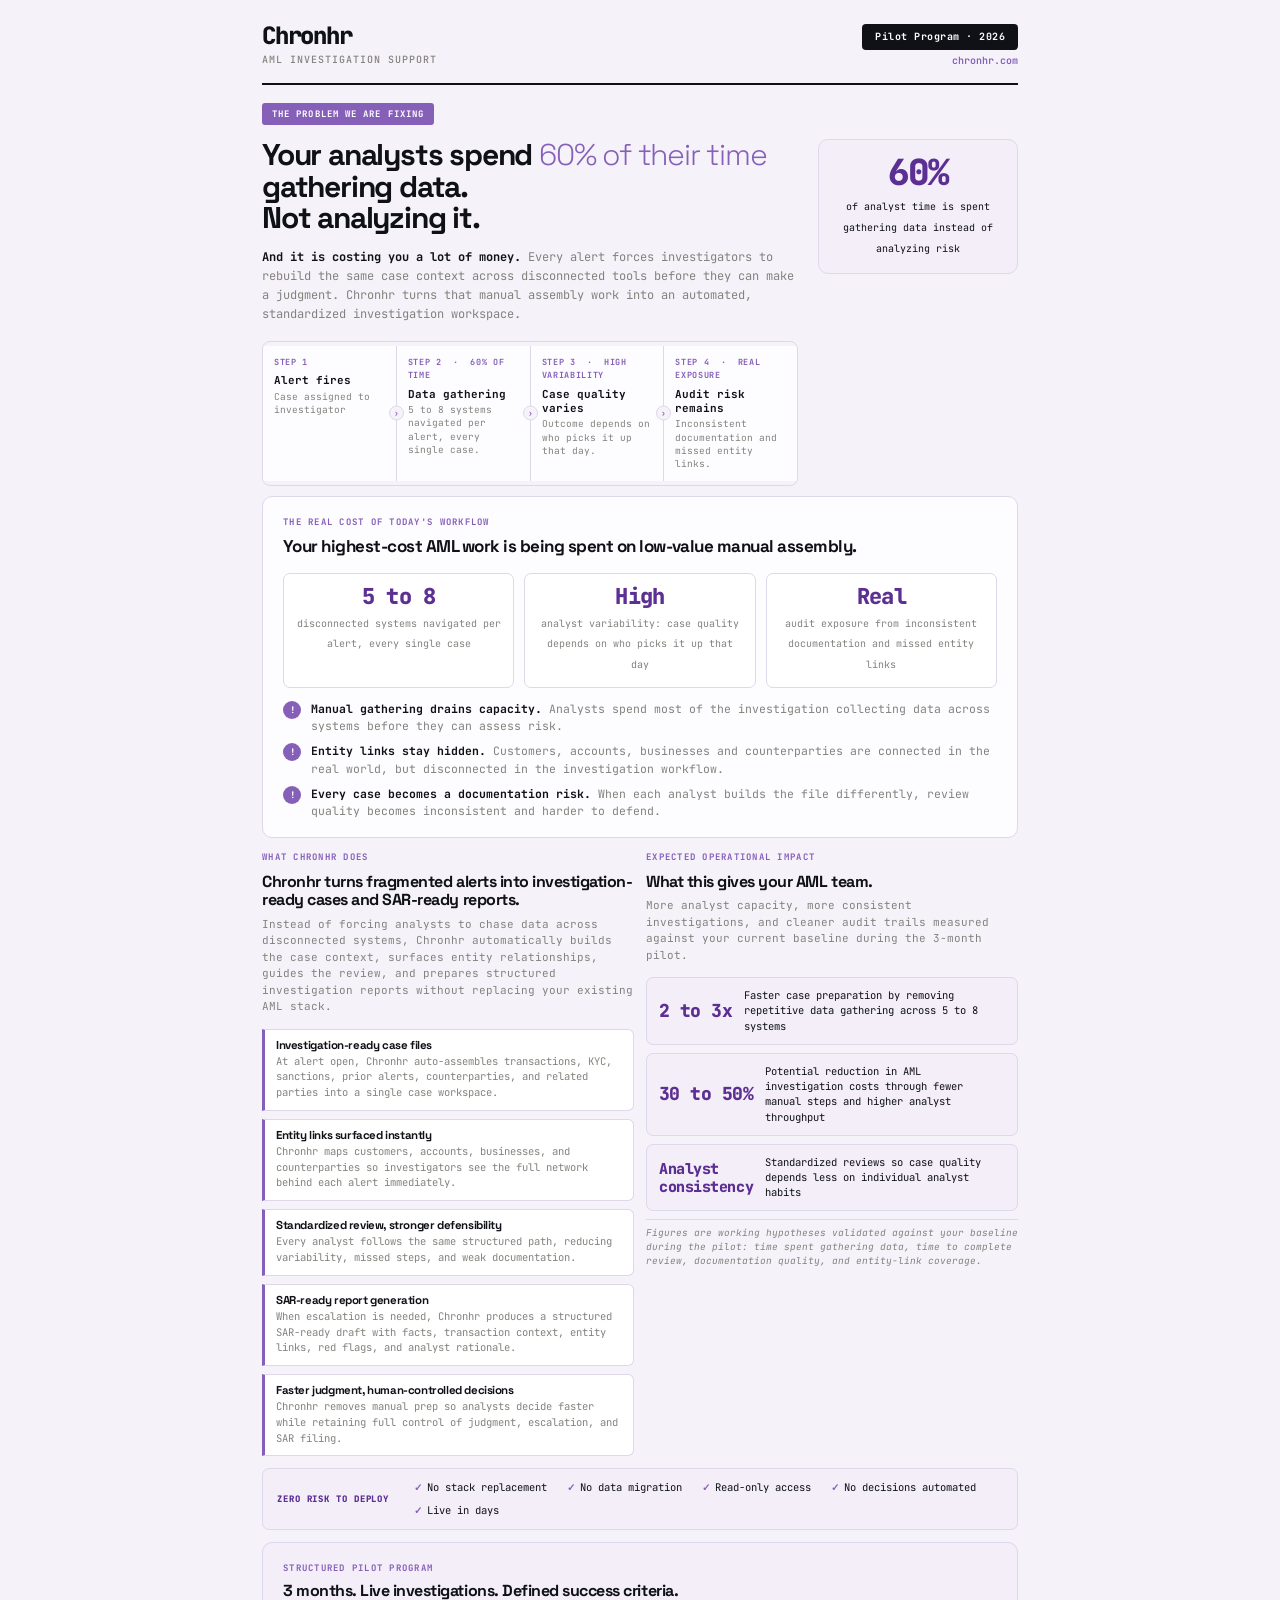
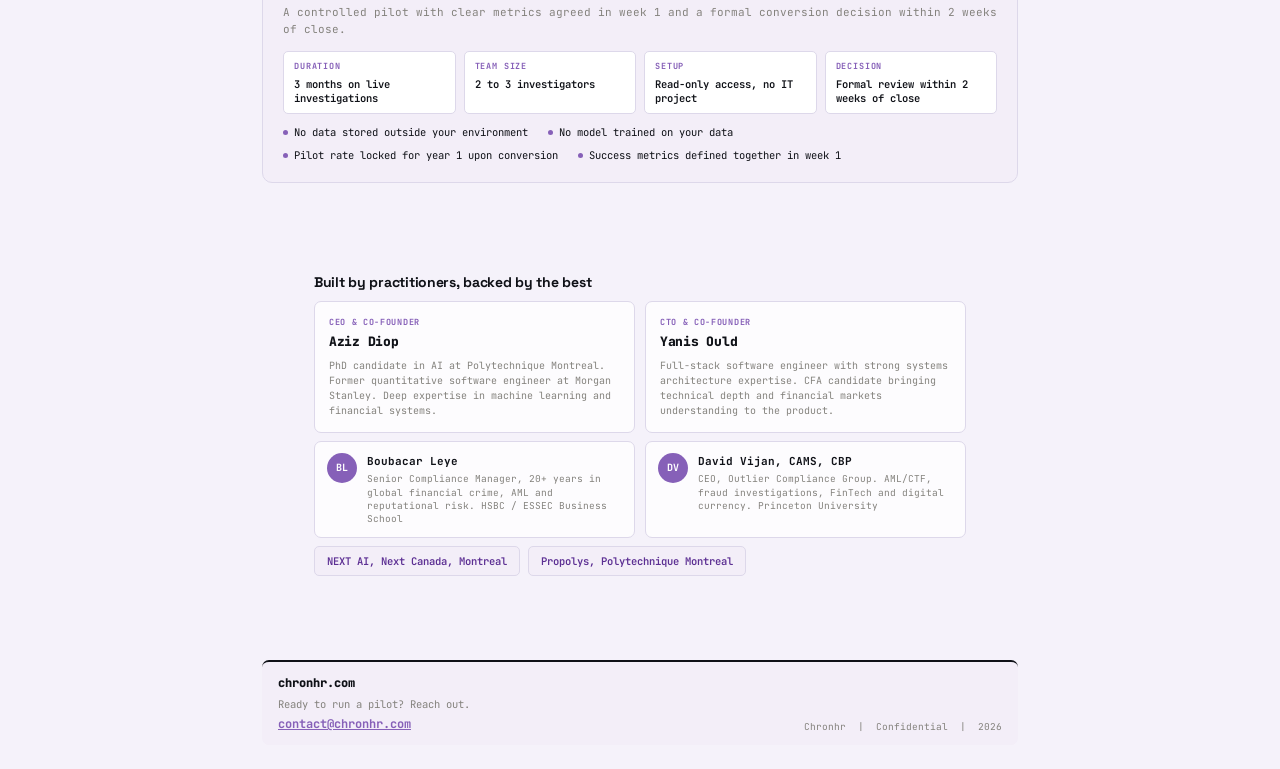
==== public/chronhr-one-pager.html @ 69a94dbe "updating one pager" ====
<!doctype html>
<html lang="fr">
  <head>
    <meta charset="utf-8">
    <meta name="viewport" content="width=device-width,initial-scale=1">
    <title>Chronhr one-pager</title>
    <link rel="stylesheet" href="/src/styles/main.css">
  </head>
  <body>

<style>
*,*::before,*::after{box-sizing:border-box;margin:0;padding:0}
body{background:var(--bg);color:var(--ink)}
.pg{max-width:820px;margin:0 auto;padding:24px 32px;font-size:13px;line-height:1.6}

.hdr{display:flex;justify-content:space-between;align-items:flex-start;padding-bottom:14px;border-bottom:2px solid var(--ink);margin-bottom:18px}
.logo{font-size:24px;font-weight:900;letter-spacing:-0.05em;color:var(--ink);line-height:1}
.logo-sub{font-size:10px;color:var(--muted);letter-spacing:0.1em;text-transform:uppercase;font-weight:500;margin-top:4px}
.hdr-right{text-align:right}
.badge{background:var(--ink);color:var(--white);padding:5px 13px;border-radius:4px;font-size:10px;font-weight:700;letter-spacing:0.05em;display:inline-block;margin-bottom:3px}
.hdr-url{font-size:10px;color:var(--brand);font-weight:600;display:block}

/* HERO */
.hero{margin-bottom:10px;min-height:auto;border-bottom:none}
.kicker{display:inline-block;background:var(--brand);color:var(--white);font-size:9px;font-weight:700;letter-spacing:0.12em;text-transform:uppercase;padding:4px 10px;border-radius:3px;margin-bottom:14px}
.hero-inner{position:relative;display:block}
.hero-copy{padding-right:220px}
.hero h1{font-size:30px;font-weight:900;letter-spacing:-0.04em;line-height:1.05;margin-bottom:14px}
.hero h1 em{font-style:normal;color:var(--brand)}
.hero-sub{font-size:12px;color:var(--muted);line-height:1.6;margin-bottom:16px}
.hero-sub strong{color:var(--ink);font-weight:700}

/* Timeline strip */
.timeline{display:flex;align-items:stretch;gap:0;margin-bottom:0;border:1.5px solid var(--border);border-radius:8px;overflow:hidden}
.tl-step{flex:1;padding:10px 11px;position:relative}
.tl-step:not(:last-child){border-right:1.5px solid var(--border)}
.tl-step.bad{background:var(--surface)}
.tl-step.good{background:var(--surface)}
.tl-num{font-size:8.5px;font-weight:700;letter-spacing:0.08em;text-transform:uppercase;color:var(--brand);margin-bottom:4px}
.tl-title{font-size:11px;font-weight:700;color:var(--ink);margin-bottom:2px;line-height:1.3}
.tl-desc{font-size:9.5px;color:var(--muted);line-height:1.4}
.tl-arrow{position:absolute;right:-8px;top:50%;transform:translateY(-50%);width:15px;height:15px;background:var(--bg);border:1.5px solid var(--border);border-radius:50%;display:flex;align-items:center;justify-content:center;font-size:8px;color:var(--brand);font-weight:700;z-index:1}

.stat-box{background:var(--brand-soft);border:1.5px solid var(--border);border-radius:10px;padding:14px 12px;text-align:center;max-width:200px;position:absolute;right:0;top:0}
.sb-num{font-size:36px;font-weight:900;letter-spacing:-0.05em;color:var(--brand-deep);line-height:1;display:block;margin-bottom:6px}
.sb-lbl{font-size:10px;color:var(--ink);line-height:1.45}

.slabel{font-size:9px;font-weight:700;letter-spacing:0.14em;text-transform:uppercase;color:var(--brand);margin-bottom:8px}

/* PAIN */
.pain{background:var(--surface);border:1.5px solid var(--border);border-radius:10px;padding:18px 20px;margin:0 0 12px}
.pain h2{font-size:17px;font-weight:800;letter-spacing:-0.03em;line-height:1.15;margin-bottom:16px;color:var(--ink)}
.stat-row{display:grid;grid-template-columns:1fr 1fr 1fr;gap:10px;margin-bottom:12px}
.s-box{background:var(--white);border:1.5px solid var(--border);border-radius:7px;padding:12px;text-align:center}
.s-num{font-size:22px;font-weight:900;letter-spacing:-0.03em;color:var(--brand-deep);display:block;line-height:1;margin-bottom:5px}
.s-lbl{font-size:10px;color:var(--muted);line-height:1.4}
.pain-list{display:flex;flex-direction:column;gap:8px}
.pi{display:flex;gap:10px;align-items:flex-start}
.pidot{width:18px;height:18px;min-width:18px;border-radius:50%;background:var(--brand);display:flex;align-items:center;justify-content:center;font-size:9px;color:var(--white);font-weight:800;margin-top:1px}
.pitext{font-size:11.5px;color:var(--muted);line-height:1.5}
.pitext strong{color:var(--ink);font-weight:700}

.two-col{display:grid;grid-template-columns:1fr 1fr;gap:12px;margin-bottom:12px}

.sol h2{font-size:16px;font-weight:800;letter-spacing:-0.03em;line-height:1.15;margin-bottom:6px}
.sol-sub{font-size:11px;color:var(--muted);margin-bottom:14px;line-height:1.5}
.sol-cards{display:flex;flex-direction:column;gap:8px}
.sc{background:var(--white);border:1.5px solid var(--border);border-left:3px solid var(--brand);border-radius:0 6px 6px 0;padding:9px 11px}
.sc h3{font-size:11.5px;font-weight:700;margin-bottom:3px;color:var(--ink)}
.sc p{font-size:10.5px;color:var(--muted);line-height:1.5}

.impact h2{font-size:16px;font-weight:800;letter-spacing:-0.03em;line-height:1.15;margin-bottom:6px}
.impact-sub{font-size:11px;color:var(--muted);margin-bottom:14px;line-height:1.5}
.ic-cards{display:flex;flex-direction:column;gap:8px}
.ic{background:var(--brand-soft);border:1.5px solid var(--border);border-radius:7px;padding:10px 12px;display:flex;align-items:center;gap:12px;min-height:52px}
.ic-num{font-size:18px;font-weight:900;letter-spacing:-0.03em;color:var(--brand-deep);line-height:1.1;min-width:64px;flex-shrink:0}
.ic-desc{font-size:10.5px;color:var(--ink);line-height:1.45}
.impact-note{font-size:9.5px;color:var(--muted);margin-top:8px;font-style:italic;line-height:1.45;border-top:1px solid var(--border);padding-top:6px}

.nr{background:var(--brand-soft);border:1.5px solid var(--border);border-radius:7px;padding:10px 14px;margin-bottom:12px;display:flex;align-items:center;gap:12px}
.nr-lbl{font-size:9px;font-weight:800;letter-spacing:0.1em;text-transform:uppercase;color:var(--brand-deep);white-space:nowrap}
.nr-div{width:1px;height:22px;background:rgba(255,255,255,0.15);flex-shrink:0}
.nr-items{display:flex;flex-wrap:wrap;gap:6px 20px}
.nri{font-size:10.5px;color:var(--ink);display:flex;align-items:center;gap:5px}
.nri::before{content:'✓';font-weight:800;color:var(--brand);font-size:10px}

.pilot{background:var(--brand-soft);border:1.5px solid var(--border);border-radius:10px;padding:18px 20px;margin-bottom:12px}
.pilot h2{font-size:16px;font-weight:800;letter-spacing:-0.03em;margin-bottom:4px;color:var(--ink)}
.pilot-sub{font-size:11px;color:var(--muted);margin-bottom:14px;line-height:1.5}
.pilot-grid{display:grid;grid-template-columns:repeat(4,1fr);gap:8px;margin-bottom:10px}
.pi2{background:var(--white);border:1.5px solid var(--border);border-radius:5px;padding:8px 10px}
.pi2 .pl{font-size:8.5px;font-weight:700;letter-spacing:0.1em;text-transform:uppercase;color:var(--brand);margin-bottom:3px}
.pi2 .pv{font-size:10.5px;font-weight:600;color:var(--ink);line-height:1.35}
.guarantees{display:flex;flex-wrap:wrap;gap:6px 20px}
.g{display:flex;align-items:center;gap:6px;font-size:10.5px;color:var(--ink)}
.g::before{content:'';width:5px;height:5px;border-radius:50%;background:var(--brand);flex-shrink:0;display:inline-block}

.team h2{font-size:14px;font-weight:800;letter-spacing:-0.02em;margin-bottom:12px}
.team-grid{display:grid;grid-template-columns:1fr 1fr;gap:10px;margin-bottom:8px}
.tc{background:var(--surface);border:1.5px solid var(--border);border-radius:7px;padding:14px}
.tc-role{font-size:8.5px;font-weight:700;color:var(--brand);letter-spacing:0.08em;text-transform:uppercase;margin-bottom:2px}
.tc-name{font-size:13px;font-weight:800;margin-bottom:5px;letter-spacing:-0.02em}
.tc-bio{font-size:10px;color:var(--muted);line-height:1.5}
.adv-grid{display:grid;grid-template-columns:1fr 1fr;gap:10px;margin-bottom:8px}
.adv{background:var(--surface);border:1.5px solid var(--border);border-radius:7px;padding:11px 12px;display:flex;gap:10px;align-items:flex-start}
.adv-init{width:30px;height:30px;min-width:30px;border-radius:50%;background:var(--brand);display:flex;align-items:center;justify-content:center;font-size:10px;font-weight:700;color:var(--white)}
.adv-name{font-size:11px;font-weight:700;margin-bottom:2px}
.adv-title{font-size:9.5px;color:var(--muted);line-height:1.4}
.backers{display:flex;gap:8px}
.bkr{background:var(--brand-soft);border:1.5px solid var(--border);border-radius:5px;padding:6px 12px;font-size:10.5px;font-weight:600;color:var(--brand-deep)}

.footer{border-top:2px solid var(--ink);background:var(--brand-soft);padding:12px 16px 10px;display:flex;justify-content:space-between;align-items:flex-end;margin-top:4px;border-radius:7px}
.footer-l .site{font-size:12px;font-weight:800;color:var(--ink)}
.footer-l .cta-txt{font-size:10.5px;color:var(--muted);margin-top:2px}
.footer-l .email{font-size:12px;font-weight:700;color:var(--brand);margin-top:3px;display:block}
.footer-r{font-size:9.5px;color:var(--muted);text-align:right}

@media (max-width: 820px) {
  .pg { padding: 20px 18px; }
  .hero-copy { padding-right: 0; }
  .stat-box { position: static; max-width: none; margin-top: 12px; }
  .hero h1 { font-size: 26px; }
  .hero-inner { display: block; }
}

@media (max-width: 640px) {
  .pg { padding: 18px 14px; }
  .hdr { flex-direction: column; gap: 10px; }
  .hdr-right { text-align: left; }
  .hero h1 { font-size: 24px; }
  .hero-sub { font-size: 12px; }
  .timeline { flex-direction: column; }
  .tl-step:not(:last-child) { border-right: 0; border-bottom: 1.5px solid var(--border); }
  .tl-arrow { display: none; }
  .stat-row { grid-template-columns: 1fr; }
  .two-col { grid-template-columns: 1fr; }
  .pilot-grid { grid-template-columns: 1fr 1fr; }
  .team-grid { grid-template-columns: 1fr; }
  .adv-grid { grid-template-columns: 1fr; }
  .footer { flex-direction: column; align-items: flex-start; gap: 8px; }
  .footer-r { text-align: left; }
}

@media (max-width: 420px) {
  .hero h1 { font-size: 22px; }
  .pilot-grid { grid-template-columns: 1fr; }
  .nr { flex-direction: column; align-items: flex-start; }
  .nr-items { gap: 6px 12px; }
}
</style>

<div class="pg">

  <header class="hdr">
    <div>
      <div class="logo">Chronhr</div>
      <div class="logo-sub">AML Investigation Support</div>
    </div>
    <div class="hdr-right">
      <div class="badge">Pilot Program · 2026</div>
      <span class="hdr-url">chronhr.com</span>
    </div>
  </header>

  <!-- HERO -->
  <section class="hero">
    <div class="kicker">The problem we are fixing</div>
    <div class="hero-inner">
      <div class="hero-copy">
        <h1>Your analysts spend <em>60% of their time</em><br>gathering data.<br>Not analyzing it.</h1>
        <p class="hero-sub"><strong>And it is costing you a lot of money.</strong> Every alert forces investigators to rebuild the same case context across disconnected tools before they can make a judgment. Chronhr turns that manual assembly work into an automated, standardized investigation workspace.</p>

        <!-- Investigation workflow timeline -->
        <div class="timeline">
          <div class="tl-step bad">
            <div class="tl-num">Step 1</div>
            <div class="tl-title">Alert fires</div>
            <div class="tl-desc">Case assigned to investigator</div>
            <div class="tl-arrow">›</div>
          </div>
          <div class="tl-step bad">
            <div class="tl-num">Step 2 &nbsp;·&nbsp; 60% of time</div>
            <div class="tl-title">Data gathering</div>
            <div class="tl-desc">5 to 8 systems navigated per alert, every single case.</div>
            <div class="tl-arrow">›</div>
          </div>
          <div class="tl-step bad">
            <div class="tl-num">Step 3 &nbsp;·&nbsp; high variability</div>
            <div class="tl-title">Case quality varies</div>
            <div class="tl-desc">Outcome depends on who picks it up that day.</div>
            <div class="tl-arrow">›</div>
          </div>
          <div class="tl-step good">
            <div class="tl-num">Step 4 &nbsp;·&nbsp; real exposure</div>
            <div class="tl-title">Audit risk remains</div>
            <div class="tl-desc">Inconsistent documentation and missed entity links.</div>
          </div>
        </div>
      </div>

      <div class="stat-box">
        <span class="sb-num">60%</span>
        <span class="sb-lbl">of analyst time is spent gathering data instead of analyzing risk</span>
      </div>
    </div>
  </section>

  <section class="pain">
    <div class="slabel">The real cost of today's workflow</div>
    <h2>Your highest-cost AML work is being spent on low-value manual assembly.</h2>
    <div class="stat-row">
      <div class="s-box"><span class="s-num">5 to 8</span><span class="s-lbl">disconnected systems navigated per alert, every single case</span></div>
      <div class="s-box"><span class="s-num">High</span><span class="s-lbl">analyst variability: case quality depends on who picks it up that day</span></div>
      <div class="s-box"><span class="s-num">Real</span><span class="s-lbl">audit exposure from inconsistent documentation and missed entity links</span></div>
    </div>
    <div class="pain-list">
      <div class="pi"><div class="pidot">!</div><div class="pitext"><strong>Manual gathering drains capacity.</strong> Analysts spend most of the investigation collecting data across systems before they can assess risk.</div></div>
      <div class="pi"><div class="pidot">!</div><div class="pitext"><strong>Entity links stay hidden.</strong> Customers, accounts, businesses and counterparties are connected in the real world, but disconnected in the investigation workflow.</div></div>
      <div class="pi"><div class="pidot">!</div><div class="pitext"><strong>Every case becomes a documentation risk.</strong> When each analyst builds the file differently, review quality becomes inconsistent and harder to defend.</div></div>
    </div>
  </section>

  <div class="two-col">
    <section class="sol">
      <div class="slabel">What Chronhr does</div>
      <h2>Chronhr turns fragmented alerts into investigation-ready cases and SAR-ready reports.</h2>
      <p class="sol-sub">Instead of forcing analysts to chase data across disconnected systems, Chronhr automatically builds the case context, surfaces entity relationships, guides the review, and prepares structured investigation reports without replacing your existing AML stack.</p>
      <div class="sol-cards">
        <div class="sc"><h3>Investigation-ready case files</h3><p>At alert open, Chronhr auto-assembles transactions, KYC, sanctions, prior alerts, counterparties, and related parties into a single case workspace.</p></div>
        <div class="sc"><h3>Entity links surfaced instantly</h3><p>Chronhr maps customers, accounts, businesses, and counterparties so investigators see the full network behind each alert immediately.</p></div>
        <div class="sc"><h3>Standardized review, stronger defensibility</h3><p>Every analyst follows the same structured path, reducing variability, missed steps, and weak documentation.</p></div>
        <div class="sc"><h3>SAR-ready report generation</h3><p>When escalation is needed, Chronhr produces a structured SAR-ready draft with facts, transaction context, entity links, red flags, and analyst rationale.</p></div>
        <div class="sc"><h3>Faster judgment, human-controlled decisions</h3><p>Chronhr removes manual prep so analysts decide faster while retaining full control of judgment, escalation, and SAR filing.</p></div>
      </div>
    </section>

    <section class="impact">
      <div class="slabel">Expected operational impact</div>
      <h2>What this gives your AML team.</h2>
      <p class="impact-sub">More analyst capacity, more consistent investigations, and cleaner audit trails measured against your current baseline during the 3-month pilot.</p>
      <div class="ic-cards">
        <div class="ic">
          <div class="ic-num">2 to 3x</div>
          <div class="ic-desc">Faster case preparation by removing repetitive data gathering across 5 to 8 systems</div>
        </div>
        <div class="ic">
          <div class="ic-num">30 to 50%</div>
          <div class="ic-desc">Potential reduction in AML investigation costs through fewer manual steps and higher analyst throughput</div>
        </div>
        <div class="ic">
          <div class="ic-num" style="font-size:15px;line-height:1.2">Analyst<br>consistency</div>
          <div class="ic-desc">Standardized reviews so case quality depends less on individual analyst habits</div>
        </div>
      </div>
      <p class="impact-note">Figures are working hypotheses validated against your baseline during the pilot: time spent gathering data, time to complete review, documentation quality, and entity-link coverage.</p>
    </section>
  </div>

  <div class="nr">
    <div class="nr-lbl">Zero risk to deploy</div>
    <div class="nr-div"></div>
    <div class="nr-items">
      <div class="nri">No stack replacement</div>
      <div class="nri">No data migration</div>
      <div class="nri">Read-only access</div>
      <div class="nri">No decisions automated</div>
      <div class="nri">Live in days</div>
    </div>
  </div>

  <section class="pilot">
    <div class="slabel">Structured pilot program</div>
    <h2>3 months. Live investigations. Defined success criteria.</h2>
    <p class="pilot-sub">A controlled pilot with clear metrics agreed in week 1 and a formal conversion decision within 2 weeks of close.</p>
    <div class="pilot-grid">
      <div class="pi2"><div class="pl">Duration</div><div class="pv">3 months on live investigations</div></div>
      <div class="pi2"><div class="pl">Team size</div><div class="pv">2 to 3 investigators</div></div>
      <div class="pi2"><div class="pl">Setup</div><div class="pv">Read-only access, no IT project</div></div>
      <div class="pi2"><div class="pl">Decision</div><div class="pv">Formal review within 2 weeks of close</div></div>
    </div>
    <div class="guarantees">
      <div class="g">No data stored outside your environment</div>
      <div class="g">No model trained on your data</div>
      <div class="g">Pilot rate locked for year 1 upon conversion</div>
      <div class="g">Success metrics defined together in week 1</div>
    </div>
  </section>

  <section class="team">
    <h2>Built by practitioners, backed by the best</h2>
    <div class="team-grid">
      <div class="tc"><div class="tc-role">CEO &amp; Co-Founder</div><div class="tc-name">Aziz Diop</div><div class="tc-bio">PhD candidate in AI at Polytechnique Montreal. Former quantitative software engineer at Morgan Stanley. Deep expertise in machine learning and financial systems.</div></div>
      <div class="tc"><div class="tc-role">CTO &amp; Co-Founder</div><div class="tc-name">Yanis Ould</div><div class="tc-bio">Full-stack software engineer with strong systems architecture expertise. CFA candidate bringing technical depth and financial markets understanding to the product.</div></div>
    </div>
    <div class="adv-grid">
      <div class="adv"><div class="adv-init">BL</div><div><div class="adv-name">Boubacar Leye</div><div class="adv-title">Senior Compliance Manager, 20+ years in global financial crime, AML and reputational risk. HSBC / ESSEC Business School</div></div></div>
      <div class="adv"><div class="adv-init">DV</div><div><div class="adv-name">David Vijan, CAMS, CBP</div><div class="adv-title">CEO, Outlier Compliance Group. AML/CTF, fraud investigations, FinTech and digital currency. Princeton University</div></div></div>
    </div>
    <div class="backers">
      <div class="bkr">NEXT AI, Next Canada, Montreal</div>
      <div class="bkr">Propolys, Polytechnique Montreal</div>
    </div>
  </section>

  <footer class="footer">
    <div class="footer-l">
      <div class="site">chronhr.com</div>
      <div class="cta-txt">Ready to run a pilot? Reach out.</div>
      <a class="email" href="mailto:contact@chronhr.com">contact@chronhr.com</a>
    </div>
    <div class="footer-r">Chronhr &nbsp;|&nbsp; Confidential &nbsp;|&nbsp; 2026</div>
  </footer>

</div>

  </body>
</html>
---- src/styles/main.css ----
@import './variables.css';
@import './nav.css';
@import './hero.css';
@import './team.css';
@import './how.css';
@import './roiSection.css';
@import './comparison.css';
@import './roles.css';
@import './supported.css';
@import './advisory.css';
@import './about.css';
@import './getStarted.css';
@import './singlePage.css';
@import './footer.css';
@import './futuristic.css';

/* prevent sideways scroll from 100vw, etc. */
html, body {
  overflow-x: hidden;
}

html {
  background: var(--bg);
}

body,
#root {
  background: transparent;
}

#root {
  position: relative;
  width: 100%;
  max-width: none;
  margin: 0;
}

:root {
  --page-pad: 52px;
}

.hero-top,
.how,
.roles-inner,
.workflow,
.why-section,
.team,
.founders-grid-wrap,
.supported-inner,
.cta-inner,
.footer-inner,
.page-header,
.calc-section,
.left,
.right {
  padding-left: var(--page-pad);
  padding-right: var(--page-pad);
}

img,
video,
canvas,
svg {
  max-width: 100%;
}

@media (max-width: 900px) {
  :root {
    --page-pad: 24px;
  }

  html {
    -webkit-text-size-adjust: 100%;
  }
}

@media (max-width: 640px) {
  :root {
    --page-pad: 20px;
  }

  body {
    font-size: 15px;
  }

  .nav-inner {
    padding-left: max(10px, env(safe-area-inset-left));
    padding-right: max(10px, env(safe-area-inset-right));
  }

  .hero-top,
  .how,
  .roles-inner,
  .workflow,
  .why-section,
  .team,
  .founders-grid-wrap,
  .supported-inner,
  .cta-inner,
  .footer-inner,
  .page-header,
  .calc-section,
  .left,
  .right {
    padding-left: max(var(--page-pad), env(safe-area-inset-left));
    padding-right: max(var(--page-pad), env(safe-area-inset-right));
  }
}
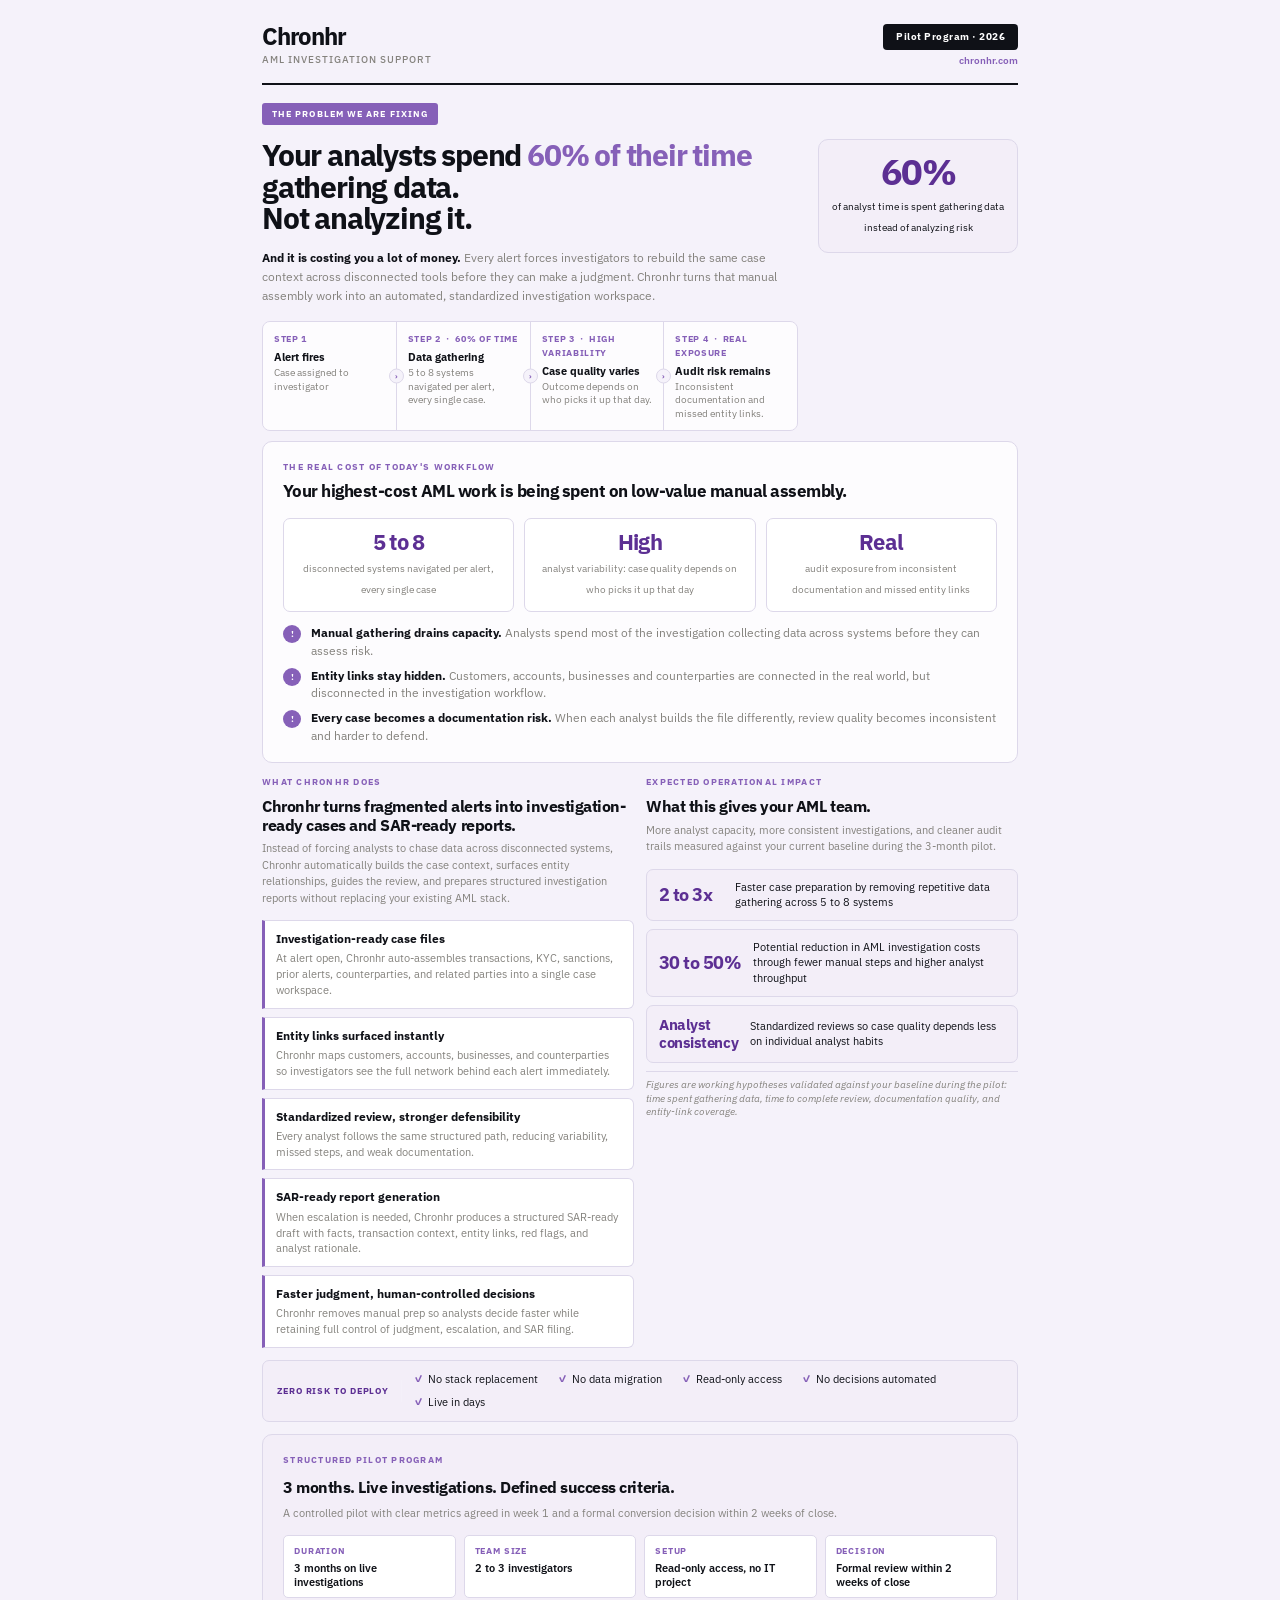
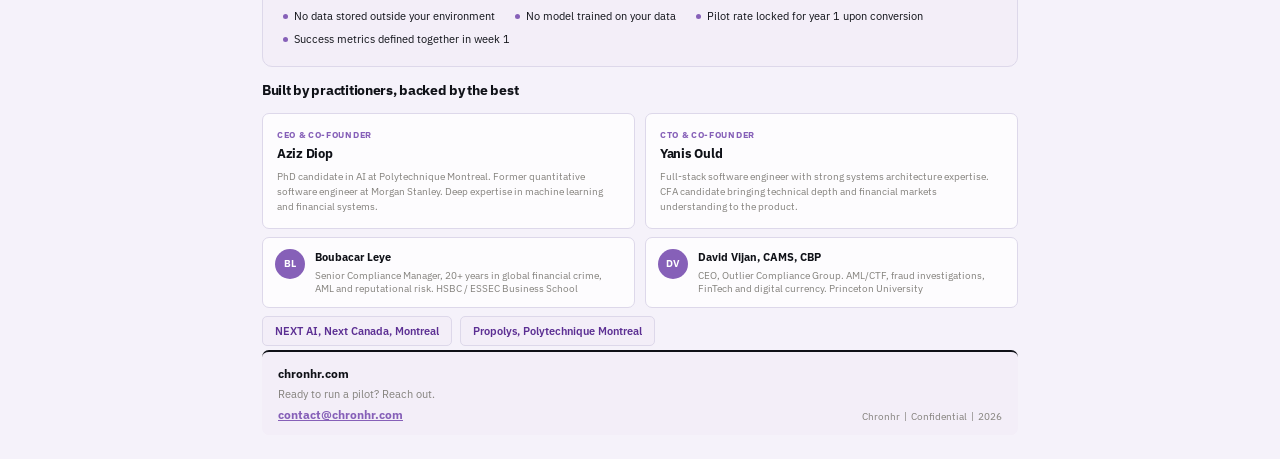
==== commit 9e26cb60: "updating one pager" ====
--- a/public/chronhr-one-pager.html
+++ b/public/chronhr-one-pager.html
@@ -4,13 +4,29 @@
     <meta charset="utf-8">
     <meta name="viewport" content="width=device-width,initial-scale=1">
     <title>Chronhr one-pager</title>
-    <link rel="stylesheet" href="/src/styles/main.css">
   </head>
   <body>
 
 <style>
+@import url('https://fonts.googleapis.com/css2?family=IBM+Plex+Sans:wght@300;400;500;600;700;800&display=swap');
 *,*::before,*::after{box-sizing:border-box;margin:0;padding:0}
-body{background:var(--bg);color:var(--ink)}
+html{background:var(--bg)}
+body{font-family:'IBM Plex Sans',sans-serif;background:var(--bg);color:var(--ink);font-weight:400;font-size:16px;line-height:1.6;-webkit-font-smoothing:antialiased}
+:root{
+  --bg:#F5F2FA;
+  --ink:#0F1117;
+  --muted:#84827D;
+  --border:#DDD8EA;
+  --white:#FFFFFF;
+  --brand:#8660b8;
+  --brand-strong:#7445ad;
+  --brand-deep:#5c2f93;
+  --brand-soft:#f3eef8;
+  --surface:rgba(255,255,255,0.78);
+  --surface-strong:rgba(255,255,255,0.94);
+  --shadow-glow:0 0 0 1px rgba(115,84,133,0.08),0 18px 44px rgba(94,67,112,0.14);
+}
+.pg{max-width:820px;margin:0 auto;padding:24px 32px;font-size:13px;line-height:1.6}
 .pg{max-width:820px;margin:0 auto;padding:24px 32px;font-size:13px;line-height:1.6}
 
 .hdr{display:flex;justify-content:space-between;align-items:flex-start;padding-bottom:14px;border-bottom:2px solid var(--ink);margin-bottom:18px}
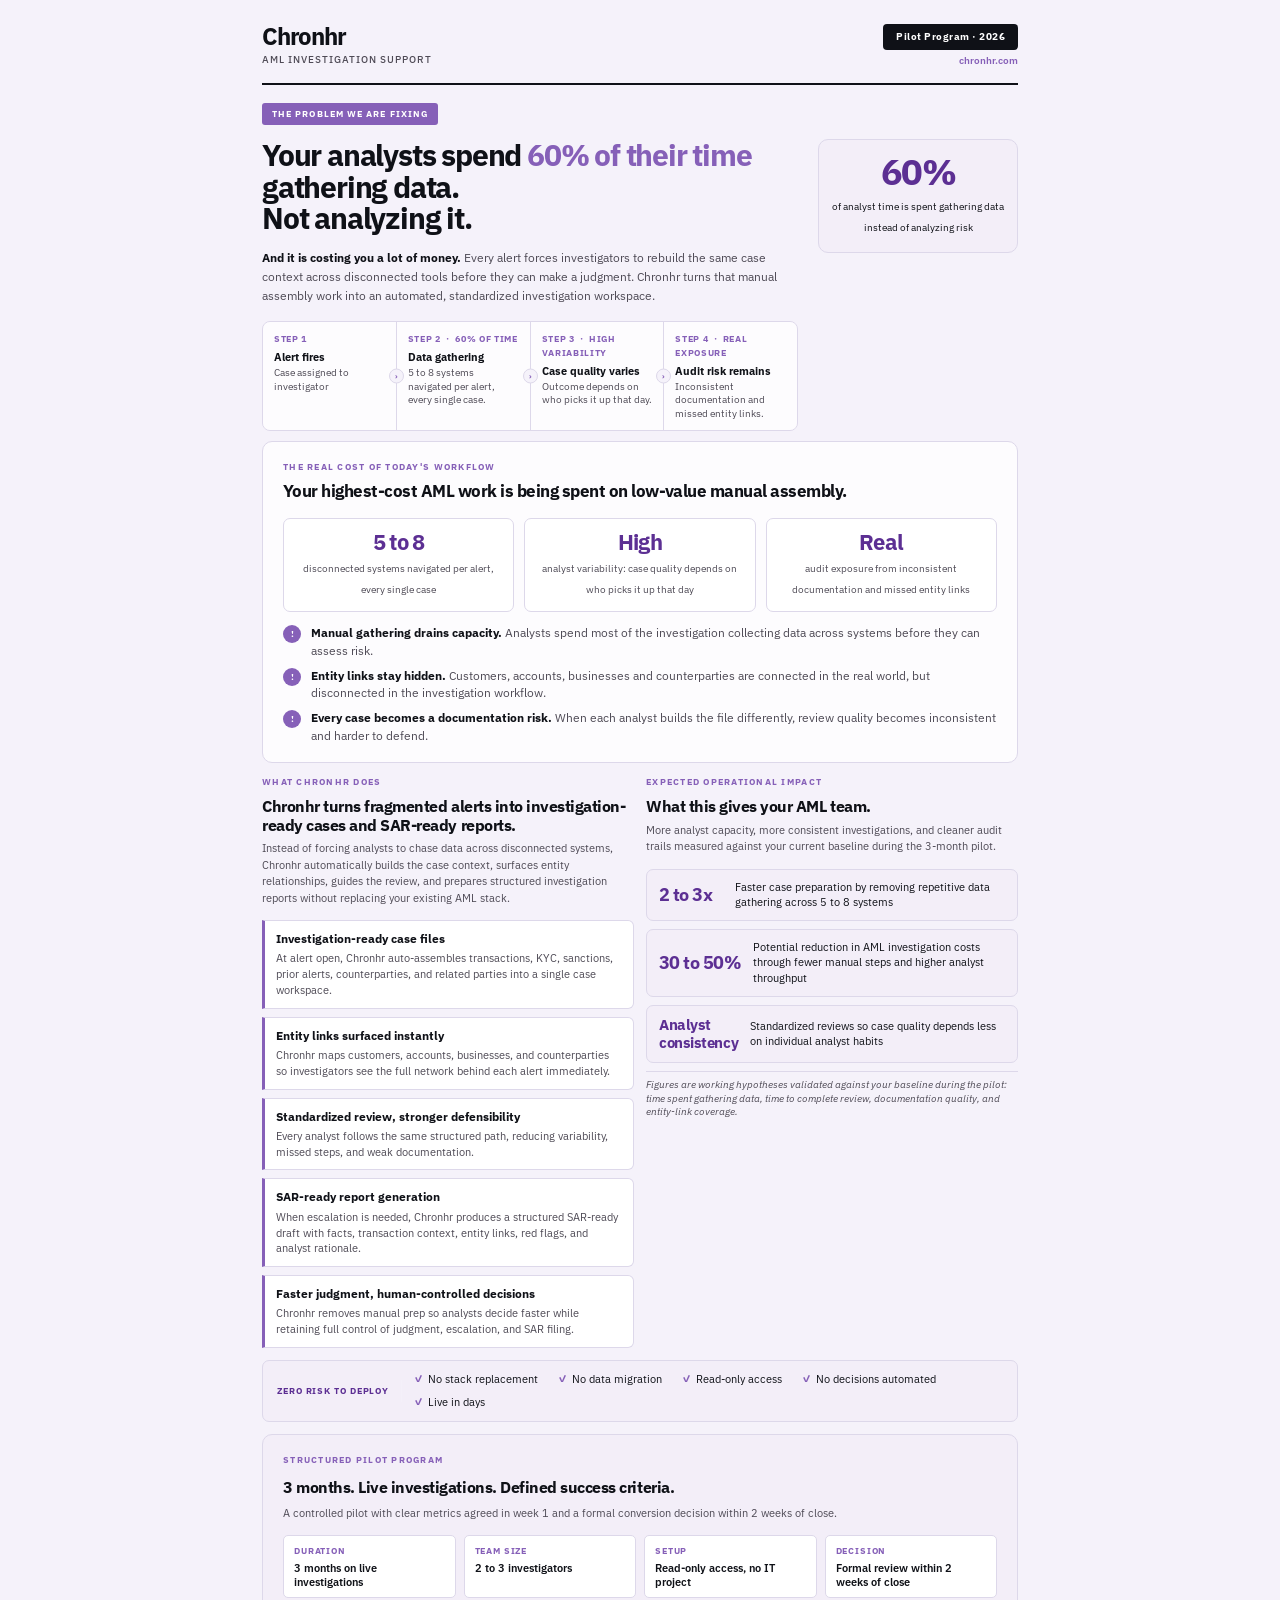
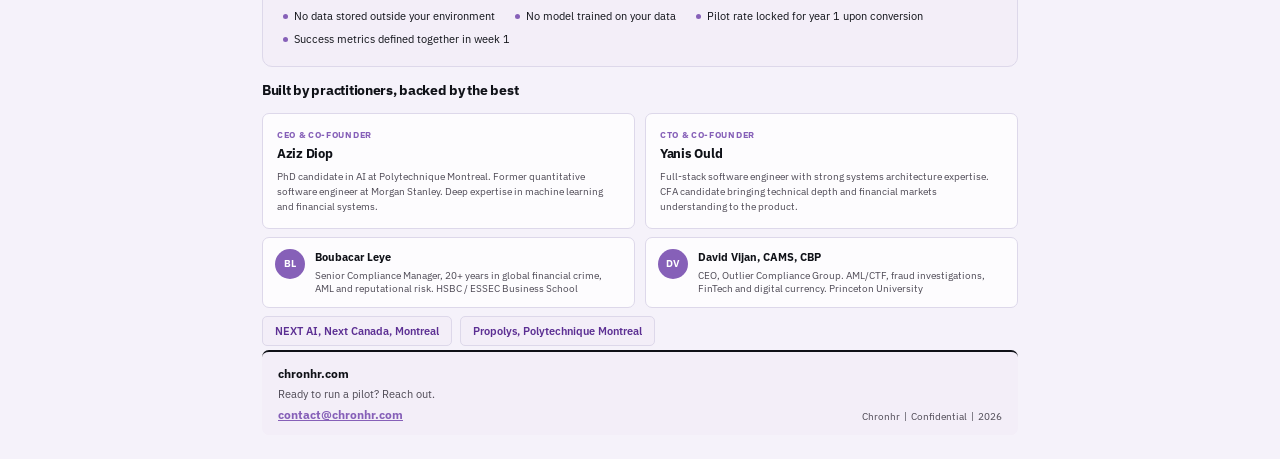
==== commit f2ed1a98: "updating one pager" ====
--- a/public/chronhr-one-pager.html
+++ b/public/chronhr-one-pager.html
@@ -4,18 +4,20 @@
     <meta charset="utf-8">
     <meta name="viewport" content="width=device-width,initial-scale=1">
     <title>Chronhr one-pager</title>
+    <link rel="preconnect" href="https://fonts.googleapis.com">
+    <link rel="preconnect" href="https://fonts.gstatic.com" crossorigin>
+    <link href="https://fonts.googleapis.com/css2?family=IBM+Plex+Sans:wght@300;400;500;600;700;800&display=swap" rel="stylesheet">
   </head>
   <body>
 
 <style>
-@import url('https://fonts.googleapis.com/css2?family=IBM+Plex+Sans:wght@300;400;500;600;700;800&display=swap');
 *,*::before,*::after{box-sizing:border-box;margin:0;padding:0}
 html{background:var(--bg)}
 body{font-family:'IBM Plex Sans',sans-serif;background:var(--bg);color:var(--ink);font-weight:400;font-size:16px;line-height:1.6;-webkit-font-smoothing:antialiased}
 :root{
   --bg:#F5F2FA;
   --ink:#0F1117;
-  --muted:#84827D;
+  --muted:#4E4A55;
   --border:#DDD8EA;
   --white:#FFFFFF;
   --brand:#8660b8;
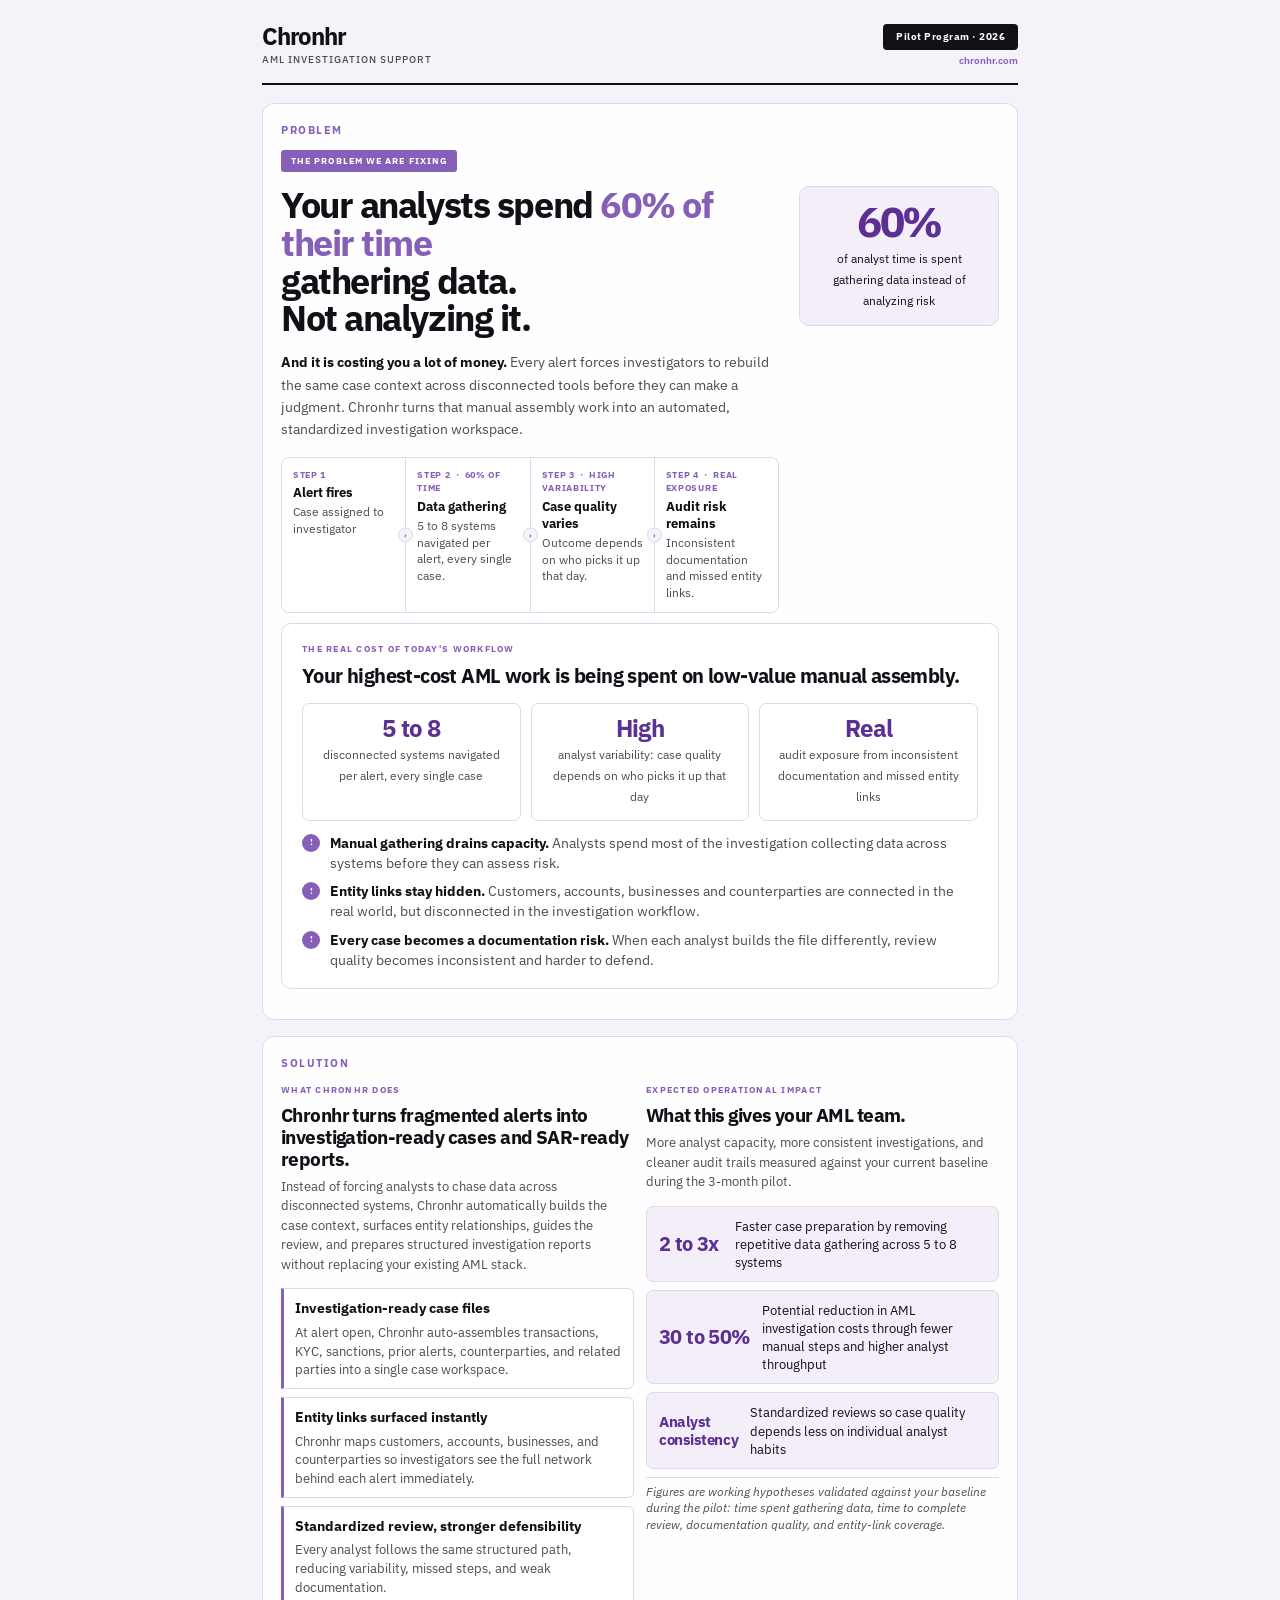
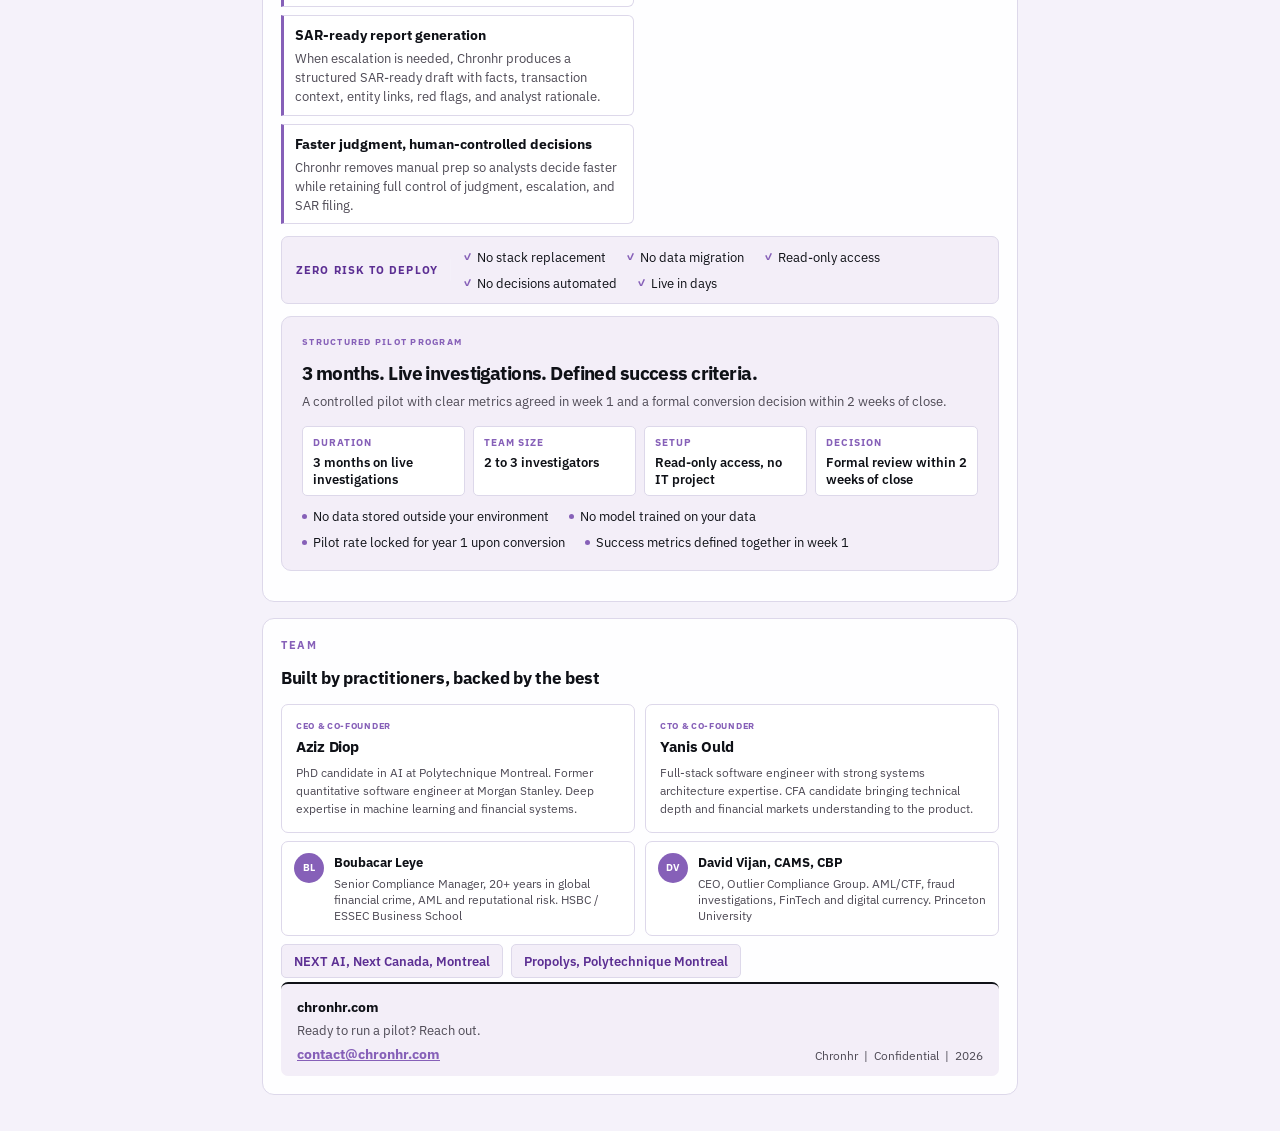
==== commit b170a9ea: "updating one pager" ====
--- a/public/chronhr-one-pager.html
+++ b/public/chronhr-one-pager.html
@@ -13,7 +13,7 @@
 <style>
 *,*::before,*::after{box-sizing:border-box;margin:0;padding:0}
 html{background:var(--bg)}
-body{font-family:'IBM Plex Sans',sans-serif;background:var(--bg);color:var(--ink);font-weight:400;font-size:16px;line-height:1.6;-webkit-font-smoothing:antialiased}
+body{font-family:'IBM Plex Sans',sans-serif;background:var(--bg);color:var(--ink);font-weight:400;font-size:18px;line-height:1.6;-webkit-font-smoothing:antialiased}
 :root{
   --bg:#F5F2FA;
   --ink:#0F1117;
@@ -28,7 +28,7 @@
   --surface-strong:rgba(255,255,255,0.94);
   --shadow-glow:0 0 0 1px rgba(115,84,133,0.08),0 18px 44px rgba(94,67,112,0.14);
 }
-.pg{max-width:820px;margin:0 auto;padding:24px 32px;font-size:13px;line-height:1.6}
+.pg{max-width:820px;margin:0 auto;padding:24px 32px;font-size:16px;line-height:1.65}
 .pg{max-width:820px;margin:0 auto;padding:24px 32px;font-size:13px;line-height:1.6}
 
 .hdr{display:flex;justify-content:space-between;align-items:flex-start;padding-bottom:14px;border-bottom:2px solid var(--ink);margin-bottom:18px}
@@ -43,9 +43,9 @@
 .kicker{display:inline-block;background:var(--brand);color:var(--white);font-size:9px;font-weight:700;letter-spacing:0.12em;text-transform:uppercase;padding:4px 10px;border-radius:3px;margin-bottom:14px}
 .hero-inner{position:relative;display:block}
 .hero-copy{padding-right:220px}
-.hero h1{font-size:30px;font-weight:900;letter-spacing:-0.04em;line-height:1.05;margin-bottom:14px}
+.hero h1{font-size:36px;font-weight:900;letter-spacing:-0.04em;line-height:1.05;margin-bottom:14px}
 .hero h1 em{font-style:normal;color:var(--brand)}
-.hero-sub{font-size:12px;color:var(--muted);line-height:1.6;margin-bottom:16px}
+.hero-sub{font-size:14px;color:var(--muted);line-height:1.6;margin-bottom:16px}
 .hero-sub strong{color:var(--ink);font-weight:700}
 
 /* Timeline strip */
@@ -55,89 +55,93 @@
 .tl-step.bad{background:var(--surface)}
 .tl-step.good{background:var(--surface)}
 .tl-num{font-size:8.5px;font-weight:700;letter-spacing:0.08em;text-transform:uppercase;color:var(--brand);margin-bottom:4px}
-.tl-title{font-size:11px;font-weight:700;color:var(--ink);margin-bottom:2px;line-height:1.3}
-.tl-desc{font-size:9.5px;color:var(--muted);line-height:1.4}
+.tl-title{font-size:13px;font-weight:700;color:var(--ink);margin-bottom:2px;line-height:1.3}
+.tl-desc{font-size:12px;color:var(--muted);line-height:1.4}
 .tl-arrow{position:absolute;right:-8px;top:50%;transform:translateY(-50%);width:15px;height:15px;background:var(--bg);border:1.5px solid var(--border);border-radius:50%;display:flex;align-items:center;justify-content:center;font-size:8px;color:var(--brand);font-weight:700;z-index:1}
 
 .stat-box{background:var(--brand-soft);border:1.5px solid var(--border);border-radius:10px;padding:14px 12px;text-align:center;max-width:200px;position:absolute;right:0;top:0}
-.sb-num{font-size:36px;font-weight:900;letter-spacing:-0.05em;color:var(--brand-deep);line-height:1;display:block;margin-bottom:6px}
-.sb-lbl{font-size:10px;color:var(--ink);line-height:1.45}
+.sb-num{font-size:42px;font-weight:900;letter-spacing:-0.05em;color:var(--brand-deep);line-height:1;display:block;margin-bottom:6px}
+.sb-lbl{font-size:12px;color:var(--ink);line-height:1.45}
 
 .slabel{font-size:9px;font-weight:700;letter-spacing:0.14em;text-transform:uppercase;color:var(--brand);margin-bottom:8px}
 
 /* PAIN */
 .pain{background:var(--surface);border:1.5px solid var(--border);border-radius:10px;padding:18px 20px;margin:0 0 12px}
-.pain h2{font-size:17px;font-weight:800;letter-spacing:-0.03em;line-height:1.15;margin-bottom:16px;color:var(--ink)}
+.pain h2{font-size:20px;font-weight:800;letter-spacing:-0.03em;line-height:1.15;margin-bottom:16px;color:var(--ink)}
 .stat-row{display:grid;grid-template-columns:1fr 1fr 1fr;gap:10px;margin-bottom:12px}
 .s-box{background:var(--white);border:1.5px solid var(--border);border-radius:7px;padding:12px;text-align:center}
-.s-num{font-size:22px;font-weight:900;letter-spacing:-0.03em;color:var(--brand-deep);display:block;line-height:1;margin-bottom:5px}
-.s-lbl{font-size:10px;color:var(--muted);line-height:1.4}
+.s-num{font-size:24px;font-weight:900;letter-spacing:-0.03em;color:var(--brand-deep);display:block;line-height:1;margin-bottom:5px}
+.s-lbl{font-size:12px;color:var(--muted);line-height:1.4}
 .pain-list{display:flex;flex-direction:column;gap:8px}
 .pi{display:flex;gap:10px;align-items:flex-start}
 .pidot{width:18px;height:18px;min-width:18px;border-radius:50%;background:var(--brand);display:flex;align-items:center;justify-content:center;font-size:9px;color:var(--white);font-weight:800;margin-top:1px}
-.pitext{font-size:11.5px;color:var(--muted);line-height:1.5}
+.pitext{font-size:13.5px;color:var(--muted);line-height:1.5}
 .pitext strong{color:var(--ink);font-weight:700}
 
 .two-col{display:grid;grid-template-columns:1fr 1fr;gap:12px;margin-bottom:12px}
 
-.sol h2{font-size:16px;font-weight:800;letter-spacing:-0.03em;line-height:1.15;margin-bottom:6px}
-.sol-sub{font-size:11px;color:var(--muted);margin-bottom:14px;line-height:1.5}
+.sol h2{font-size:19px;font-weight:800;letter-spacing:-0.03em;line-height:1.15;margin-bottom:6px}
+.sol-sub{font-size:13px;color:var(--muted);margin-bottom:14px;line-height:1.5}
 .sol-cards{display:flex;flex-direction:column;gap:8px}
 .sc{background:var(--white);border:1.5px solid var(--border);border-left:3px solid var(--brand);border-radius:0 6px 6px 0;padding:9px 11px}
-.sc h3{font-size:11.5px;font-weight:700;margin-bottom:3px;color:var(--ink)}
-.sc p{font-size:10.5px;color:var(--muted);line-height:1.5}
-
-.impact h2{font-size:16px;font-weight:800;letter-spacing:-0.03em;line-height:1.15;margin-bottom:6px}
-.impact-sub{font-size:11px;color:var(--muted);margin-bottom:14px;line-height:1.5}
+.sc h3{font-size:13.5px;font-weight:700;margin-bottom:3px;color:var(--ink)}
+.sc p{font-size:12.5px;color:var(--muted);line-height:1.5}
+
+.impact h2{font-size:19px;font-weight:800;letter-spacing:-0.03em;line-height:1.15;margin-bottom:6px}
+.impact-sub{font-size:13px;color:var(--muted);margin-bottom:14px;line-height:1.5}
 .ic-cards{display:flex;flex-direction:column;gap:8px}
 .ic{background:var(--brand-soft);border:1.5px solid var(--border);border-radius:7px;padding:10px 12px;display:flex;align-items:center;gap:12px;min-height:52px}
-.ic-num{font-size:18px;font-weight:900;letter-spacing:-0.03em;color:var(--brand-deep);line-height:1.1;min-width:64px;flex-shrink:0}
-.ic-desc{font-size:10.5px;color:var(--ink);line-height:1.45}
-.impact-note{font-size:9.5px;color:var(--muted);margin-top:8px;font-style:italic;line-height:1.45;border-top:1px solid var(--border);padding-top:6px}
+.ic-num{font-size:20px;font-weight:900;letter-spacing:-0.03em;color:var(--brand-deep);line-height:1.1;min-width:64px;flex-shrink:0}
+.ic-desc{font-size:12.5px;color:var(--ink);line-height:1.45}
+.impact-note{font-size:11.5px;color:var(--muted);margin-top:8px;font-style:italic;line-height:1.45;border-top:1px solid var(--border);padding-top:6px}
 
 .nr{background:var(--brand-soft);border:1.5px solid var(--border);border-radius:7px;padding:10px 14px;margin-bottom:12px;display:flex;align-items:center;gap:12px}
-.nr-lbl{font-size:9px;font-weight:800;letter-spacing:0.1em;text-transform:uppercase;color:var(--brand-deep);white-space:nowrap}
+.nr-lbl{font-size:11px;font-weight:800;letter-spacing:0.1em;text-transform:uppercase;color:var(--brand-deep);white-space:nowrap}
 .nr-div{width:1px;height:22px;background:rgba(255,255,255,0.15);flex-shrink:0}
 .nr-items{display:flex;flex-wrap:wrap;gap:6px 20px}
-.nri{font-size:10.5px;color:var(--ink);display:flex;align-items:center;gap:5px}
+.nri{font-size:12.5px;color:var(--ink);display:flex;align-items:center;gap:5px}
 .nri::before{content:'✓';font-weight:800;color:var(--brand);font-size:10px}
 
 .pilot{background:var(--brand-soft);border:1.5px solid var(--border);border-radius:10px;padding:18px 20px;margin-bottom:12px}
-.pilot h2{font-size:16px;font-weight:800;letter-spacing:-0.03em;margin-bottom:4px;color:var(--ink)}
-.pilot-sub{font-size:11px;color:var(--muted);margin-bottom:14px;line-height:1.5}
+.pilot h2{font-size:19px;font-weight:800;letter-spacing:-0.03em;margin-bottom:4px;color:var(--ink)}
+.pilot-sub{font-size:13px;color:var(--muted);margin-bottom:14px;line-height:1.5}
 .pilot-grid{display:grid;grid-template-columns:repeat(4,1fr);gap:8px;margin-bottom:10px}
 .pi2{background:var(--white);border:1.5px solid var(--border);border-radius:5px;padding:8px 10px}
-.pi2 .pl{font-size:8.5px;font-weight:700;letter-spacing:0.1em;text-transform:uppercase;color:var(--brand);margin-bottom:3px}
-.pi2 .pv{font-size:10.5px;font-weight:600;color:var(--ink);line-height:1.35}
+.pi2 .pl{font-size:10px;font-weight:700;letter-spacing:0.1em;text-transform:uppercase;color:var(--brand);margin-bottom:3px}
+.pi2 .pv{font-size:12.5px;font-weight:600;color:var(--ink);line-height:1.35}
 .guarantees{display:flex;flex-wrap:wrap;gap:6px 20px}
-.g{display:flex;align-items:center;gap:6px;font-size:10.5px;color:var(--ink)}
+.g{display:flex;align-items:center;gap:6px;font-size:12.5px;color:var(--ink)}
 .g::before{content:'';width:5px;height:5px;border-radius:50%;background:var(--brand);flex-shrink:0;display:inline-block}
 
-.team h2{font-size:14px;font-weight:800;letter-spacing:-0.02em;margin-bottom:12px}
+.team h2{font-size:17px;font-weight:800;letter-spacing:-0.02em;margin-bottom:12px}
 .team-grid{display:grid;grid-template-columns:1fr 1fr;gap:10px;margin-bottom:8px}
 .tc{background:var(--surface);border:1.5px solid var(--border);border-radius:7px;padding:14px}
 .tc-role{font-size:8.5px;font-weight:700;color:var(--brand);letter-spacing:0.08em;text-transform:uppercase;margin-bottom:2px}
-.tc-name{font-size:13px;font-weight:800;margin-bottom:5px;letter-spacing:-0.02em}
-.tc-bio{font-size:10px;color:var(--muted);line-height:1.5}
+.tc-name{font-size:15px;font-weight:800;margin-bottom:5px;letter-spacing:-0.02em}
+.tc-bio{font-size:12px;color:var(--muted);line-height:1.5}
 .adv-grid{display:grid;grid-template-columns:1fr 1fr;gap:10px;margin-bottom:8px}
 .adv{background:var(--surface);border:1.5px solid var(--border);border-radius:7px;padding:11px 12px;display:flex;gap:10px;align-items:flex-start}
 .adv-init{width:30px;height:30px;min-width:30px;border-radius:50%;background:var(--brand);display:flex;align-items:center;justify-content:center;font-size:10px;font-weight:700;color:var(--white)}
-.adv-name{font-size:11px;font-weight:700;margin-bottom:2px}
-.adv-title{font-size:9.5px;color:var(--muted);line-height:1.4}
+.adv-name{font-size:13px;font-weight:700;margin-bottom:2px}
+.adv-title{font-size:11.5px;color:var(--muted);line-height:1.4}
 .backers{display:flex;gap:8px}
-.bkr{background:var(--brand-soft);border:1.5px solid var(--border);border-radius:5px;padding:6px 12px;font-size:10.5px;font-weight:600;color:var(--brand-deep)}
+.bkr{background:var(--brand-soft);border:1.5px solid var(--border);border-radius:5px;padding:6px 12px;font-size:12.5px;font-weight:600;color:var(--brand-deep)}
 
 .footer{border-top:2px solid var(--ink);background:var(--brand-soft);padding:12px 16px 10px;display:flex;justify-content:space-between;align-items:flex-end;margin-top:4px;border-radius:7px}
-.footer-l .site{font-size:12px;font-weight:800;color:var(--ink)}
-.footer-l .cta-txt{font-size:10.5px;color:var(--muted);margin-top:2px}
-.footer-l .email{font-size:12px;font-weight:700;color:var(--brand);margin-top:3px;display:block}
-.footer-r{font-size:9.5px;color:var(--muted);text-align:right}
+.footer-l .site{font-size:14px;font-weight:800;color:var(--ink)}
+.footer-l .cta-txt{font-size:12.5px;color:var(--muted);margin-top:2px}
+.footer-l .email{font-size:14px;font-weight:700;color:var(--brand);margin-top:3px;display:block}
+.footer-r{font-size:11.5px;color:var(--muted);text-align:right}
+
+.section-block{background:var(--surface-strong);border:1.5px solid var(--border);border-radius:12px;padding:18px 18px;margin:12px 0}
+.section-block + .section-block{margin-top:16px}
+.section-title{font-size:11px;font-weight:700;letter-spacing:0.14em;text-transform:uppercase;color:var(--brand);margin-bottom:10px}
 
 @media (max-width: 820px) {
   .pg { padding: 20px 18px; }
   .hero-copy { padding-right: 0; }
   .stat-box { position: static; max-width: none; margin-top: 12px; }
-  .hero h1 { font-size: 26px; }
+  .hero h1 { font-size: 30px; }
   .hero-inner { display: block; }
 }
 
@@ -145,8 +149,8 @@
   .pg { padding: 18px 14px; }
   .hdr { flex-direction: column; gap: 10px; }
   .hdr-right { text-align: left; }
-  .hero h1 { font-size: 24px; }
-  .hero-sub { font-size: 12px; }
+  .hero h1 { font-size: 28px; }
+  .hero-sub { font-size: 14px; }
   .timeline { flex-direction: column; }
   .tl-step:not(:last-child) { border-right: 0; border-bottom: 1.5px solid var(--border); }
   .tl-arrow { display: none; }
@@ -160,7 +164,7 @@
 }
 
 @media (max-width: 420px) {
-  .hero h1 { font-size: 22px; }
+  .hero h1 { font-size: 26px; }
   .pilot-grid { grid-template-columns: 1fr; }
   .nr { flex-direction: column; align-items: flex-start; }
   .nr-items { gap: 6px 12px; }
@@ -180,154 +184,163 @@
     </div>
   </header>
 
-  <!-- HERO -->
-  <section class="hero">
-    <div class="kicker">The problem we are fixing</div>
-    <div class="hero-inner">
-      <div class="hero-copy">
-        <h1>Your analysts spend <em>60% of their time</em><br>gathering data.<br>Not analyzing it.</h1>
-        <p class="hero-sub"><strong>And it is costing you a lot of money.</strong> Every alert forces investigators to rebuild the same case context across disconnected tools before they can make a judgment. Chronhr turns that manual assembly work into an automated, standardized investigation workspace.</p>
-
-        <!-- Investigation workflow timeline -->
-        <div class="timeline">
-          <div class="tl-step bad">
-            <div class="tl-num">Step 1</div>
-            <div class="tl-title">Alert fires</div>
-            <div class="tl-desc">Case assigned to investigator</div>
-            <div class="tl-arrow">›</div>
-          </div>
-          <div class="tl-step bad">
-            <div class="tl-num">Step 2 &nbsp;·&nbsp; 60% of time</div>
-            <div class="tl-title">Data gathering</div>
-            <div class="tl-desc">5 to 8 systems navigated per alert, every single case.</div>
-            <div class="tl-arrow">›</div>
-          </div>
-          <div class="tl-step bad">
-            <div class="tl-num">Step 3 &nbsp;·&nbsp; high variability</div>
-            <div class="tl-title">Case quality varies</div>
-            <div class="tl-desc">Outcome depends on who picks it up that day.</div>
-            <div class="tl-arrow">›</div>
-          </div>
-          <div class="tl-step good">
-            <div class="tl-num">Step 4 &nbsp;·&nbsp; real exposure</div>
-            <div class="tl-title">Audit risk remains</div>
-            <div class="tl-desc">Inconsistent documentation and missed entity links.</div>
+  <section class="section-block">
+    <div class="section-title">Problem</div>
+    <!-- HERO -->
+    <section class="hero">
+      <div class="kicker">The problem we are fixing</div>
+      <div class="hero-inner">
+        <div class="hero-copy">
+          <h1>Your analysts spend <em>60% of their time</em><br>gathering data.<br>Not analyzing it.</h1>
+          <p class="hero-sub"><strong>And it is costing you a lot of money.</strong> Every alert forces investigators to rebuild the same case context across disconnected tools before they can make a judgment. Chronhr turns that manual assembly work into an automated, standardized investigation workspace.</p>
+
+          <!-- Investigation workflow timeline -->
+          <div class="timeline">
+            <div class="tl-step bad">
+              <div class="tl-num">Step 1</div>
+              <div class="tl-title">Alert fires</div>
+              <div class="tl-desc">Case assigned to investigator</div>
+              <div class="tl-arrow">›</div>
+            </div>
+            <div class="tl-step bad">
+              <div class="tl-num">Step 2 &nbsp;·&nbsp; 60% of time</div>
+              <div class="tl-title">Data gathering</div>
+              <div class="tl-desc">5 to 8 systems navigated per alert, every single case.</div>
+              <div class="tl-arrow">›</div>
+            </div>
+            <div class="tl-step bad">
+              <div class="tl-num">Step 3 &nbsp;·&nbsp; high variability</div>
+              <div class="tl-title">Case quality varies</div>
+              <div class="tl-desc">Outcome depends on who picks it up that day.</div>
+              <div class="tl-arrow">›</div>
+            </div>
+            <div class="tl-step good">
+              <div class="tl-num">Step 4 &nbsp;·&nbsp; real exposure</div>
+              <div class="tl-title">Audit risk remains</div>
+              <div class="tl-desc">Inconsistent documentation and missed entity links.</div>
+            </div>
           </div>
         </div>
-      </div>
-
-      <div class="stat-box">
-        <span class="sb-num">60%</span>
-        <span class="sb-lbl">of analyst time is spent gathering data instead of analyzing risk</span>
-      </div>
+
+        <div class="stat-box">
+          <span class="sb-num">60%</span>
+          <span class="sb-lbl">of analyst time is spent gathering data instead of analyzing risk</span>
+        </div>
+      </div>
+    </section>
+
+    <section class="pain">
+      <div class="slabel">The real cost of today's workflow</div>
+      <h2>Your highest-cost AML work is being spent on low-value manual assembly.</h2>
+      <div class="stat-row">
+        <div class="s-box"><span class="s-num">5 to 8</span><span class="s-lbl">disconnected systems navigated per alert, every single case</span></div>
+        <div class="s-box"><span class="s-num">High</span><span class="s-lbl">analyst variability: case quality depends on who picks it up that day</span></div>
+        <div class="s-box"><span class="s-num">Real</span><span class="s-lbl">audit exposure from inconsistent documentation and missed entity links</span></div>
+      </div>
+      <div class="pain-list">
+        <div class="pi"><div class="pidot">!</div><div class="pitext"><strong>Manual gathering drains capacity.</strong> Analysts spend most of the investigation collecting data across systems before they can assess risk.</div></div>
+        <div class="pi"><div class="pidot">!</div><div class="pitext"><strong>Entity links stay hidden.</strong> Customers, accounts, businesses and counterparties are connected in the real world, but disconnected in the investigation workflow.</div></div>
+        <div class="pi"><div class="pidot">!</div><div class="pitext"><strong>Every case becomes a documentation risk.</strong> When each analyst builds the file differently, review quality becomes inconsistent and harder to defend.</div></div>
+      </div>
+    </section>
+  </section>
+
+  <section class="section-block">
+    <div class="section-title">Solution</div>
+    <div class="two-col">
+      <section class="sol">
+        <div class="slabel">What Chronhr does</div>
+        <h2>Chronhr turns fragmented alerts into investigation-ready cases and SAR-ready reports.</h2>
+        <p class="sol-sub">Instead of forcing analysts to chase data across disconnected systems, Chronhr automatically builds the case context, surfaces entity relationships, guides the review, and prepares structured investigation reports without replacing your existing AML stack.</p>
+        <div class="sol-cards">
+          <div class="sc"><h3>Investigation-ready case files</h3><p>At alert open, Chronhr auto-assembles transactions, KYC, sanctions, prior alerts, counterparties, and related parties into a single case workspace.</p></div>
+          <div class="sc"><h3>Entity links surfaced instantly</h3><p>Chronhr maps customers, accounts, businesses, and counterparties so investigators see the full network behind each alert immediately.</p></div>
+          <div class="sc"><h3>Standardized review, stronger defensibility</h3><p>Every analyst follows the same structured path, reducing variability, missed steps, and weak documentation.</p></div>
+          <div class="sc"><h3>SAR-ready report generation</h3><p>When escalation is needed, Chronhr produces a structured SAR-ready draft with facts, transaction context, entity links, red flags, and analyst rationale.</p></div>
+          <div class="sc"><h3>Faster judgment, human-controlled decisions</h3><p>Chronhr removes manual prep so analysts decide faster while retaining full control of judgment, escalation, and SAR filing.</p></div>
+        </div>
+      </section>
+
+      <section class="impact">
+        <div class="slabel">Expected operational impact</div>
+        <h2>What this gives your AML team.</h2>
+        <p class="impact-sub">More analyst capacity, more consistent investigations, and cleaner audit trails measured against your current baseline during the 3-month pilot.</p>
+        <div class="ic-cards">
+          <div class="ic">
+            <div class="ic-num">2 to 3x</div>
+            <div class="ic-desc">Faster case preparation by removing repetitive data gathering across 5 to 8 systems</div>
+          </div>
+          <div class="ic">
+            <div class="ic-num">30 to 50%</div>
+            <div class="ic-desc">Potential reduction in AML investigation costs through fewer manual steps and higher analyst throughput</div>
+          </div>
+          <div class="ic">
+            <div class="ic-num" style="font-size:15px;line-height:1.2">Analyst<br>consistency</div>
+            <div class="ic-desc">Standardized reviews so case quality depends less on individual analyst habits</div>
+          </div>
+        </div>
+        <p class="impact-note">Figures are working hypotheses validated against your baseline during the pilot: time spent gathering data, time to complete review, documentation quality, and entity-link coverage.</p>
+      </section>
     </div>
+
+    <div class="nr">
+      <div class="nr-lbl">Zero risk to deploy</div>
+      <div class="nr-div"></div>
+      <div class="nr-items">
+        <div class="nri">No stack replacement</div>
+        <div class="nri">No data migration</div>
+        <div class="nri">Read-only access</div>
+        <div class="nri">No decisions automated</div>
+        <div class="nri">Live in days</div>
+      </div>
+    </div>
+
+    <section class="pilot">
+      <div class="slabel">Structured pilot program</div>
+      <h2>3 months. Live investigations. Defined success criteria.</h2>
+      <p class="pilot-sub">A controlled pilot with clear metrics agreed in week 1 and a formal conversion decision within 2 weeks of close.</p>
+      <div class="pilot-grid">
+        <div class="pi2"><div class="pl">Duration</div><div class="pv">3 months on live investigations</div></div>
+        <div class="pi2"><div class="pl">Team size</div><div class="pv">2 to 3 investigators</div></div>
+        <div class="pi2"><div class="pl">Setup</div><div class="pv">Read-only access, no IT project</div></div>
+        <div class="pi2"><div class="pl">Decision</div><div class="pv">Formal review within 2 weeks of close</div></div>
+      </div>
+      <div class="guarantees">
+        <div class="g">No data stored outside your environment</div>
+        <div class="g">No model trained on your data</div>
+        <div class="g">Pilot rate locked for year 1 upon conversion</div>
+        <div class="g">Success metrics defined together in week 1</div>
+      </div>
+    </section>
   </section>
 
-  <section class="pain">
-    <div class="slabel">The real cost of today's workflow</div>
-    <h2>Your highest-cost AML work is being spent on low-value manual assembly.</h2>
-    <div class="stat-row">
-      <div class="s-box"><span class="s-num">5 to 8</span><span class="s-lbl">disconnected systems navigated per alert, every single case</span></div>
-      <div class="s-box"><span class="s-num">High</span><span class="s-lbl">analyst variability: case quality depends on who picks it up that day</span></div>
-      <div class="s-box"><span class="s-num">Real</span><span class="s-lbl">audit exposure from inconsistent documentation and missed entity links</span></div>
-    </div>
-    <div class="pain-list">
-      <div class="pi"><div class="pidot">!</div><div class="pitext"><strong>Manual gathering drains capacity.</strong> Analysts spend most of the investigation collecting data across systems before they can assess risk.</div></div>
-      <div class="pi"><div class="pidot">!</div><div class="pitext"><strong>Entity links stay hidden.</strong> Customers, accounts, businesses and counterparties are connected in the real world, but disconnected in the investigation workflow.</div></div>
-      <div class="pi"><div class="pidot">!</div><div class="pitext"><strong>Every case becomes a documentation risk.</strong> When each analyst builds the file differently, review quality becomes inconsistent and harder to defend.</div></div>
-    </div>
+  <section class="section-block">
+    <div class="section-title">Team</div>
+    <section class="team">
+      <h2>Built by practitioners, backed by the best</h2>
+      <div class="team-grid">
+        <div class="tc"><div class="tc-role">CEO &amp; Co-Founder</div><div class="tc-name">Aziz Diop</div><div class="tc-bio">PhD candidate in AI at Polytechnique Montreal. Former quantitative software engineer at Morgan Stanley. Deep expertise in machine learning and financial systems.</div></div>
+        <div class="tc"><div class="tc-role">CTO &amp; Co-Founder</div><div class="tc-name">Yanis Ould</div><div class="tc-bio">Full-stack software engineer with strong systems architecture expertise. CFA candidate bringing technical depth and financial markets understanding to the product.</div></div>
+      </div>
+      <div class="adv-grid">
+        <div class="adv"><div class="adv-init">BL</div><div><div class="adv-name">Boubacar Leye</div><div class="adv-title">Senior Compliance Manager, 20+ years in global financial crime, AML and reputational risk. HSBC / ESSEC Business School</div></div></div>
+        <div class="adv"><div class="adv-init">DV</div><div><div class="adv-name">David Vijan, CAMS, CBP</div><div class="adv-title">CEO, Outlier Compliance Group. AML/CTF, fraud investigations, FinTech and digital currency. Princeton University</div></div></div>
+      </div>
+      <div class="backers">
+        <div class="bkr">NEXT AI, Next Canada, Montreal</div>
+        <div class="bkr">Propolys, Polytechnique Montreal</div>
+      </div>
+    </section>
+
+    <footer class="footer">
+      <div class="footer-l">
+        <div class="site">chronhr.com</div>
+        <div class="cta-txt">Ready to run a pilot? Reach out.</div>
+        <a class="email" href="mailto:contact@chronhr.com">contact@chronhr.com</a>
+      </div>
+      <div class="footer-r">Chronhr &nbsp;|&nbsp; Confidential &nbsp;|&nbsp; 2026</div>
+    </footer>
   </section>
-
-  <div class="two-col">
-    <section class="sol">
-      <div class="slabel">What Chronhr does</div>
-      <h2>Chronhr turns fragmented alerts into investigation-ready cases and SAR-ready reports.</h2>
-      <p class="sol-sub">Instead of forcing analysts to chase data across disconnected systems, Chronhr automatically builds the case context, surfaces entity relationships, guides the review, and prepares structured investigation reports without replacing your existing AML stack.</p>
-      <div class="sol-cards">
-        <div class="sc"><h3>Investigation-ready case files</h3><p>At alert open, Chronhr auto-assembles transactions, KYC, sanctions, prior alerts, counterparties, and related parties into a single case workspace.</p></div>
-        <div class="sc"><h3>Entity links surfaced instantly</h3><p>Chronhr maps customers, accounts, businesses, and counterparties so investigators see the full network behind each alert immediately.</p></div>
-        <div class="sc"><h3>Standardized review, stronger defensibility</h3><p>Every analyst follows the same structured path, reducing variability, missed steps, and weak documentation.</p></div>
-        <div class="sc"><h3>SAR-ready report generation</h3><p>When escalation is needed, Chronhr produces a structured SAR-ready draft with facts, transaction context, entity links, red flags, and analyst rationale.</p></div>
-        <div class="sc"><h3>Faster judgment, human-controlled decisions</h3><p>Chronhr removes manual prep so analysts decide faster while retaining full control of judgment, escalation, and SAR filing.</p></div>
-      </div>
-    </section>
-
-    <section class="impact">
-      <div class="slabel">Expected operational impact</div>
-      <h2>What this gives your AML team.</h2>
-      <p class="impact-sub">More analyst capacity, more consistent investigations, and cleaner audit trails measured against your current baseline during the 3-month pilot.</p>
-      <div class="ic-cards">
-        <div class="ic">
-          <div class="ic-num">2 to 3x</div>
-          <div class="ic-desc">Faster case preparation by removing repetitive data gathering across 5 to 8 systems</div>
-        </div>
-        <div class="ic">
-          <div class="ic-num">30 to 50%</div>
-          <div class="ic-desc">Potential reduction in AML investigation costs through fewer manual steps and higher analyst throughput</div>
-        </div>
-        <div class="ic">
-          <div class="ic-num" style="font-size:15px;line-height:1.2">Analyst<br>consistency</div>
-          <div class="ic-desc">Standardized reviews so case quality depends less on individual analyst habits</div>
-        </div>
-      </div>
-      <p class="impact-note">Figures are working hypotheses validated against your baseline during the pilot: time spent gathering data, time to complete review, documentation quality, and entity-link coverage.</p>
-    </section>
-  </div>
-
-  <div class="nr">
-    <div class="nr-lbl">Zero risk to deploy</div>
-    <div class="nr-div"></div>
-    <div class="nr-items">
-      <div class="nri">No stack replacement</div>
-      <div class="nri">No data migration</div>
-      <div class="nri">Read-only access</div>
-      <div class="nri">No decisions automated</div>
-      <div class="nri">Live in days</div>
-    </div>
-  </div>
-
-  <section class="pilot">
-    <div class="slabel">Structured pilot program</div>
-    <h2>3 months. Live investigations. Defined success criteria.</h2>
-    <p class="pilot-sub">A controlled pilot with clear metrics agreed in week 1 and a formal conversion decision within 2 weeks of close.</p>
-    <div class="pilot-grid">
-      <div class="pi2"><div class="pl">Duration</div><div class="pv">3 months on live investigations</div></div>
-      <div class="pi2"><div class="pl">Team size</div><div class="pv">2 to 3 investigators</div></div>
-      <div class="pi2"><div class="pl">Setup</div><div class="pv">Read-only access, no IT project</div></div>
-      <div class="pi2"><div class="pl">Decision</div><div class="pv">Formal review within 2 weeks of close</div></div>
-    </div>
-    <div class="guarantees">
-      <div class="g">No data stored outside your environment</div>
-      <div class="g">No model trained on your data</div>
-      <div class="g">Pilot rate locked for year 1 upon conversion</div>
-      <div class="g">Success metrics defined together in week 1</div>
-    </div>
-  </section>
-
-  <section class="team">
-    <h2>Built by practitioners, backed by the best</h2>
-    <div class="team-grid">
-      <div class="tc"><div class="tc-role">CEO &amp; Co-Founder</div><div class="tc-name">Aziz Diop</div><div class="tc-bio">PhD candidate in AI at Polytechnique Montreal. Former quantitative software engineer at Morgan Stanley. Deep expertise in machine learning and financial systems.</div></div>
-      <div class="tc"><div class="tc-role">CTO &amp; Co-Founder</div><div class="tc-name">Yanis Ould</div><div class="tc-bio">Full-stack software engineer with strong systems architecture expertise. CFA candidate bringing technical depth and financial markets understanding to the product.</div></div>
-    </div>
-    <div class="adv-grid">
-      <div class="adv"><div class="adv-init">BL</div><div><div class="adv-name">Boubacar Leye</div><div class="adv-title">Senior Compliance Manager, 20+ years in global financial crime, AML and reputational risk. HSBC / ESSEC Business School</div></div></div>
-      <div class="adv"><div class="adv-init">DV</div><div><div class="adv-name">David Vijan, CAMS, CBP</div><div class="adv-title">CEO, Outlier Compliance Group. AML/CTF, fraud investigations, FinTech and digital currency. Princeton University</div></div></div>
-    </div>
-    <div class="backers">
-      <div class="bkr">NEXT AI, Next Canada, Montreal</div>
-      <div class="bkr">Propolys, Polytechnique Montreal</div>
-    </div>
-  </section>
-
-  <footer class="footer">
-    <div class="footer-l">
-      <div class="site">chronhr.com</div>
-      <div class="cta-txt">Ready to run a pilot? Reach out.</div>
-      <a class="email" href="mailto:contact@chronhr.com">contact@chronhr.com</a>
-    </div>
-    <div class="footer-r">Chronhr &nbsp;|&nbsp; Confidential &nbsp;|&nbsp; 2026</div>
-  </footer>
 
 </div>
 
